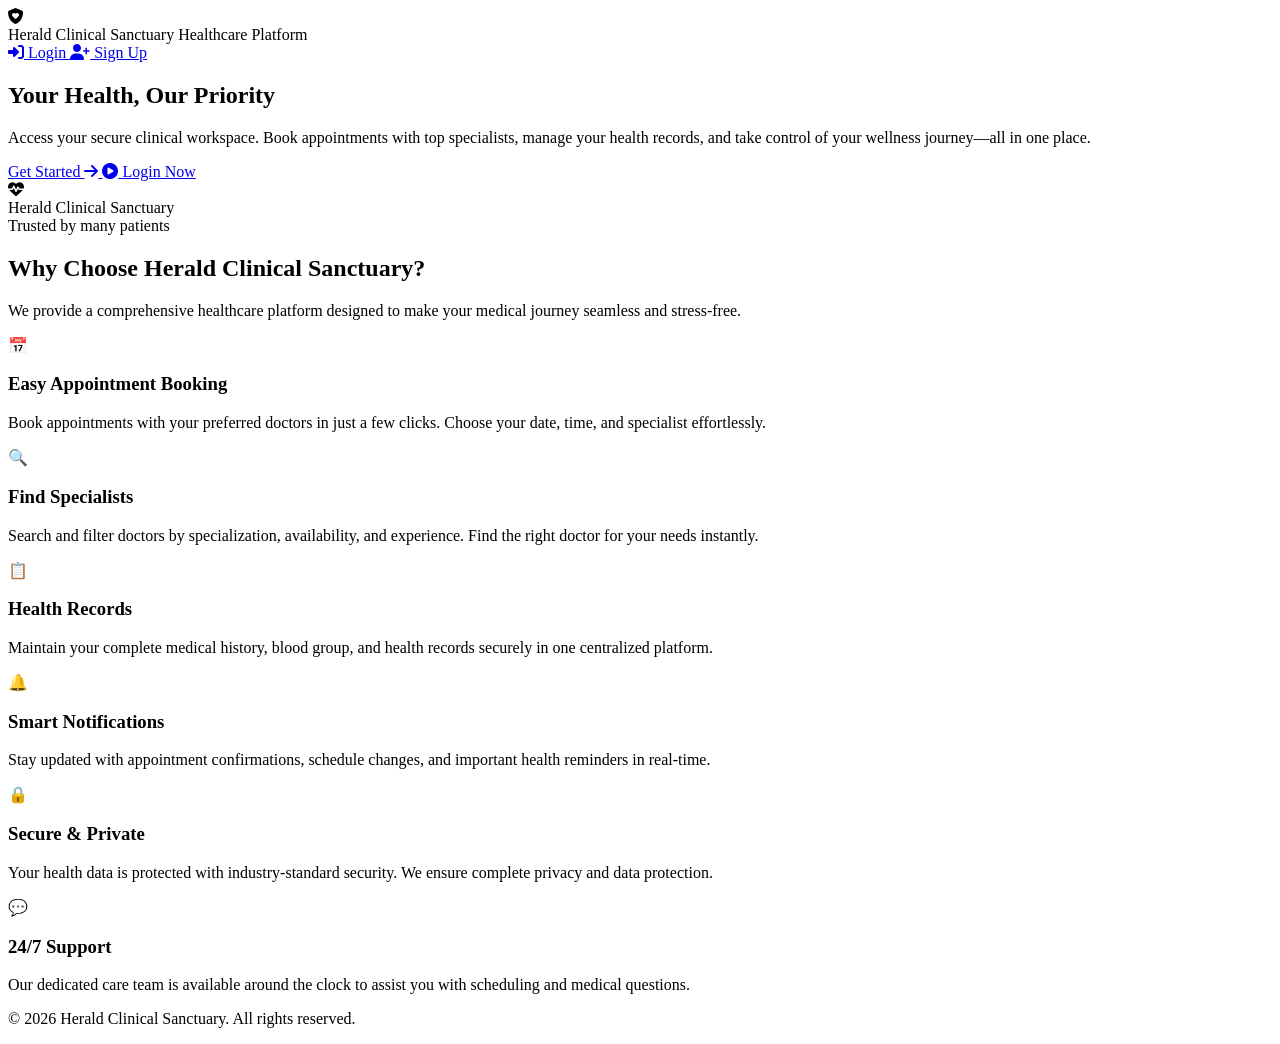
==== frontend/html/index.html @ 4aef1463 "Added frontend index and login" ====
<!doctype html>
<html lang="en">
  <head>
    <meta charset="UTF-8" />
    <meta name="viewport" content="width=device-width, initial-scale=1.0" />
    <meta
      name="description"
      content="Herald Clinical Sanctuary - Your trusted healthcare appointment platform. Book appointments with top doctors easily and securely."
    />
    <title>Herald Clinical Sanctuary | Healthcare Appointment Platform</title>
    <link rel="stylesheet" href="../css/styles.css" />
    <link
      rel="stylesheet"
      href="https://cdnjs.cloudflare.com/ajax/libs/font-awesome/6.5.1/css/all.min.css"
    />
  </head>
  <body class="homepage">
    <!-- Navigation -->
    <nav class="homepage-nav" id="main-nav">
      <div class="logo">
        <div class="logo-icon">
          <i class="fas fa-shield-heart"></i>
        </div>
        <div class="logo-text">
          Herald Clinical Sanctuary
          <span>Healthcare Platform</span>
        </div>
      </div>
      <div class="nav-links">
        <a href="login.html" class="btn btn-secondary" id="nav-login-btn">
          <i class="fas fa-sign-in-alt"></i> Login
        </a>
        <a href="register.html" class="btn btn-primary" id="nav-signup-btn">
          <i class="fas fa-user-plus"></i> Sign Up
        </a>
      </div>
    </nav>

    <!-- Hero Section -->
    <section class="hero-section" id="hero">
      <div class="hero-content">
        <h1>Your Health, <span>Our Priority</span></h1>
        <p>
          Access your secure clinical workspace. Book appointments with top
          specialists, manage your health records, and take control of your
          wellness journey—all in one place.
        </p>
        <div class="hero-buttons">
          <a
            href="register.html"
            class="btn btn-primary btn-lg"
            id="hero-get-started"
          >
            Get Started <i class="fas fa-arrow-right"></i>
          </a>
          <a href="login.html" class="btn btn-secondary btn-lg" id="hero-login">
            <i class="fas fa-play-circle"></i> Login Now
          </a>
        </div>
      </div>
      <div class="hero-image">
        <div class="hero-visual">
          <div class="hero-visual-frame">
            <div class="hero-visual-content">
              <i class="fas fa-heartbeat hero-visual-icon"></i>
              <div class="hero-visual-title">Herald Clinical Sanctuary</div>
              <div class="hero-visual-subtitle">Trusted by many patients</div>
            </div>
          </div>
        </div>
      </div>
    </section>

    <!-- Features Section -->
    <section class="features-section" id="features">
      <div class="section-header">
        <h2>Why Choose Herald Clinical Sanctuary?</h2>
        <p>
          We provide a comprehensive healthcare platform designed to make your
          medical journey seamless and stress-free.
        </p>
      </div>
      <div class="features-grid">
        <div class="feature-card" id="feature-booking">
          <div class="feature-icon">📅</div>
          <h3>Easy Appointment Booking</h3>
          <p>
            Book appointments with your preferred doctors in just a few clicks.
            Choose your date, time, and specialist effortlessly.
          </p>
        </div>
        <div class="feature-card" id="feature-search">
          <div class="feature-icon">🔍</div>
          <h3>Find Specialists</h3>
          <p>
            Search and filter doctors by specialization, availability, and
            experience. Find the right doctor for your needs instantly.
          </p>
        </div>
        <div class="feature-card" id="feature-records">
          <div class="feature-icon">📋</div>
          <h3>Health Records</h3>
          <p>
            Maintain your complete medical history, blood group, and health
            records securely in one centralized platform.
          </p>
        </div>
        <div class="feature-card" id="feature-notifications">
          <div class="feature-icon">🔔</div>
          <h3>Smart Notifications</h3>
          <p>
            Stay updated with appointment confirmations, schedule changes, and
            important health reminders in real-time.
          </p>
        </div>
        <div class="feature-card" id="feature-security">
          <div class="feature-icon">🔒</div>
          <h3>Secure & Private</h3>
          <p>
            Your health data is protected with industry-standard security. We
            ensure complete privacy and data protection.
          </p>
        </div>
        <div class="feature-card" id="feature-support">
          <div class="feature-icon">💬</div>
          <h3>24/7 Support</h3>
          <p>
            Our dedicated care team is available around the clock to assist you
            with scheduling and medical questions.
          </p>
        </div>
      </div>
    </section>

    <!-- Footer -->
    <footer class="homepage-footer" id="footer">
      <p>&copy; 2026 Herald Clinical Sanctuary. All rights reserved.</p>
    </footer>

    <div class="toast-container" id="toast-container"></div>

    <script src="../js/utils.js"></script>
    <script src="../js/main.js"></script>
  </body>
</html>
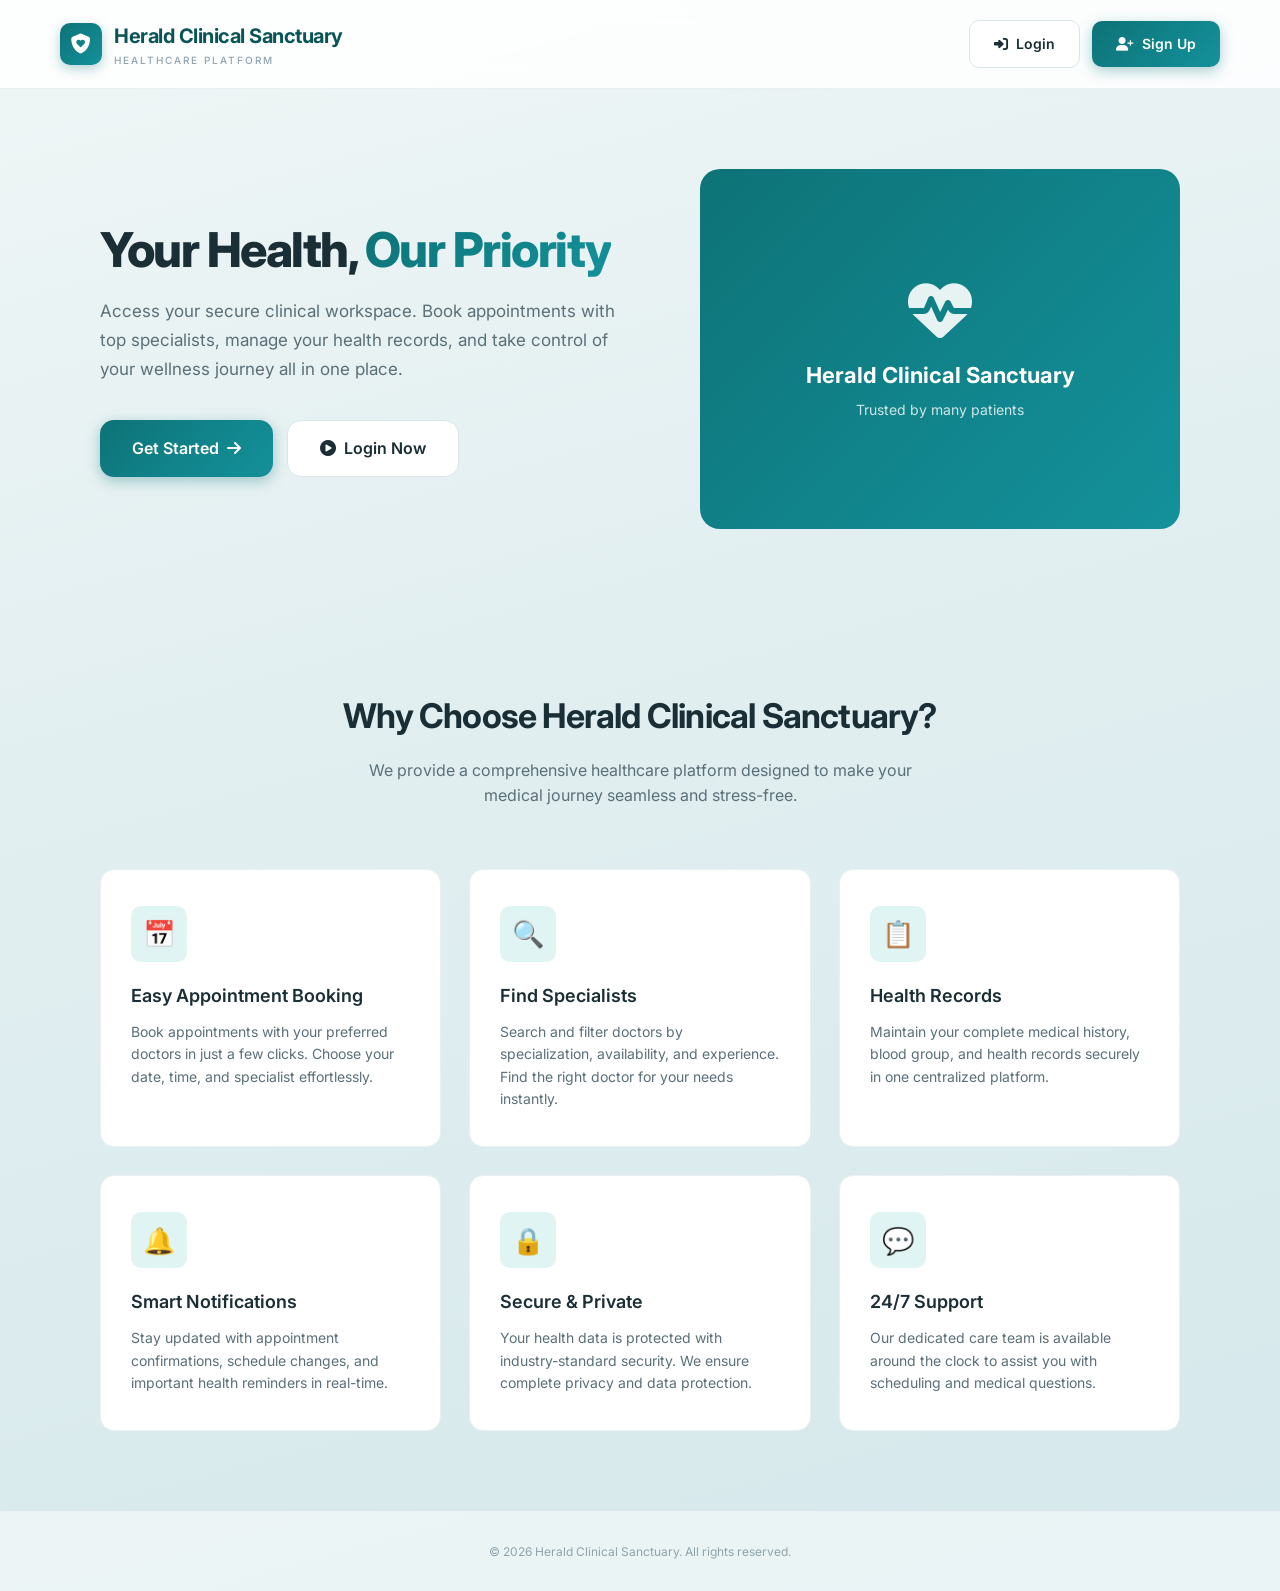
==== commit 1e72774d: "Update necessary code" ====
--- a/frontend/html/index.html
+++ b/frontend/html/index.html
@@ -43,7 +43,7 @@
         <p>
           Access your secure clinical workspace. Book appointments with top
           specialists, manage your health records, and take control of your
-          wellness journey—all in one place.
+          wellness journey all in one place.
         </p>
         <div class="hero-buttons">
           <a
--- a/frontend/css/styles.css
+++ b/frontend/css/styles.css
@@ -0,0 +1,856 @@
+/* ===================================
+   Clinical Sanctuary - Main Styles
+   Color Palette: Teal/Dark Cyan Clinical Theme
+   =================================== */
+
+@import url("https://fonts.googleapis.com/css2?family=Inter:wght@300;400;500;600;700;800&display=swap");
+
+/* CSS Variables */
+:root {
+  --primary: #0d7377;
+  --primary-dark: #095456;
+  --primary-light: #14919b;
+  --primary-lighter: #e0f4f4;
+  --primary-gradient: linear-gradient(135deg, #0d7377 0%, #14919b 100%);
+  --accent: #ff6b35;
+  --accent-light: #ff8a5c;
+
+  --bg-primary: #f0f6f6;
+  --bg-secondary: #ffffff;
+  --bg-card: #ffffff;
+  --bg-sidebar: #0b2e33;
+  --bg-sidebar-hover: #0d3d43;
+  --bg-input: #f5f8f8;
+
+  --text-primary: #1a2e35;
+  --text-secondary: #5a6f78;
+  --text-muted: #8fa3ad;
+  --text-light: #b8c9d0;
+  --text-white: #ffffff;
+  --text-sidebar: #a8c7cc;
+
+  --border: #d8e6e9;
+  --border-light: #e8f0f2;
+
+  --success: #10b981;
+  --success-bg: #ecfdf5;
+  --warning: #f59e0b;
+  --warning-bg: #fffbeb;
+  --danger: #ef4444;
+  --danger-bg: #fef2f2;
+  --info: #3b82f6;
+  --info-bg: #eff6ff;
+
+  --shadow-sm: 0 1px 2px rgba(0, 0, 0, 0.04);
+  --shadow: 0 1px 3px rgba(0, 0, 0, 0.08), 0 1px 2px rgba(0, 0, 0, 0.06);
+  --shadow-md: 0 4px 6px rgba(0, 0, 0, 0.07), 0 2px 4px rgba(0, 0, 0, 0.05);
+  --shadow-lg: 0 10px 25px rgba(0, 0, 0, 0.08), 0 4px 10px rgba(0, 0, 0, 0.04);
+  --shadow-xl: 0 20px 50px rgba(0, 0, 0, 0.1);
+
+  --radius-sm: 6px;
+  --radius: 10px;
+  --radius-lg: 14px;
+  --radius-xl: 20px;
+  --radius-full: 50%;
+
+  --transition: all 0.25s cubic-bezier(0.4, 0, 0.2, 1);
+  --transition-fast: all 0.15s ease;
+}
+
+/* Reset & Base */
+*,
+*::before,
+*::after {
+  margin: 0;
+  padding: 0;
+  box-sizing: border-box;
+}
+
+html {
+  scroll-behavior: smooth;
+}
+
+body {
+  font-family:
+    "Inter",
+    -apple-system,
+    BlinkMacSystemFont,
+    sans-serif;
+  background: var(--bg-primary);
+  color: var(--text-primary);
+  line-height: 1.6;
+  font-size: 15px;
+  -webkit-font-smoothing: antialiased;
+}
+
+a {
+  color: var(--primary);
+  text-decoration: none;
+  transition: var(--transition-fast);
+}
+
+a:hover {
+  color: var(--primary-dark);
+}
+
+img {
+  max-width: 100%;
+  height: auto;
+}
+
+/* ===== HOMEPAGE STYLES ===== */
+.homepage {
+  min-height: 100vh;
+  background: linear-gradient(165deg, #f0f6f6 0%, #e2eff1 40%, #d5e8eb 100%);
+}
+
+.homepage-nav {
+  display: flex;
+  justify-content: space-between;
+  align-items: center;
+  padding: 20px 60px;
+  background: rgba(255, 255, 255, 0.85);
+  backdrop-filter: blur(12px);
+  border-bottom: 1px solid var(--border-light);
+  position: sticky;
+  top: 0;
+  z-index: 100;
+}
+
+.logo {
+  display: flex;
+  align-items: center;
+  gap: 12px;
+}
+
+.logo-icon {
+  width: 42px;
+  height: 42px;
+  background: var(--primary-gradient);
+  border-radius: var(--radius);
+  display: flex;
+  align-items: center;
+  justify-content: center;
+  color: white;
+  font-size: 20px;
+  font-weight: 700;
+  box-shadow: 0 4px 12px rgba(13, 115, 119, 0.3);
+}
+
+.logo-icon-centered {
+  margin: 0 auto;
+}
+
+.logo-text {
+  font-size: 20px;
+  font-weight: 700;
+  color: var(--primary-dark);
+  letter-spacing: -0.5px;
+}
+
+.logo-text span {
+  display: block;
+  font-size: 10px;
+  font-weight: 500;
+  color: var(--text-muted);
+  text-transform: uppercase;
+  letter-spacing: 2px;
+}
+
+.nav-links {
+  display: flex;
+  align-items: center;
+  gap: 12px;
+}
+
+.hero-section {
+  display: flex;
+  align-items: center;
+  justify-content: space-between;
+  max-width: 1200px;
+  margin: 0 auto;
+  padding: 80px 60px;
+  gap: 60px;
+}
+
+.hero-content {
+  flex: 1;
+  max-width: 560px;
+}
+
+.hero-content h1 {
+  font-size: 48px;
+  font-weight: 800;
+  line-height: 1.15;
+  color: var(--text-primary);
+  margin-bottom: 20px;
+  letter-spacing: -1.5px;
+}
+
+.hero-content h1 span {
+  background: var(--primary-gradient);
+  -webkit-background-clip: text;
+  -webkit-text-fill-color: transparent;
+  background-clip: text;
+}
+
+.hero-content p {
+  font-size: 17px;
+  color: var(--text-secondary);
+  margin-bottom: 36px;
+  line-height: 1.7;
+}
+
+.hero-buttons {
+  display: flex;
+  gap: 14px;
+  flex-wrap: wrap;
+}
+
+.hero-image {
+  flex: 1;
+  max-width: 480px;
+  position: relative;
+}
+
+.hero-image img {
+  width: 100%;
+  border-radius: var(--radius-xl);
+  box-shadow: var(--shadow-xl);
+}
+
+.hero-visual-frame {
+  width: 100%;
+  height: 360px;
+  background: var(--primary-gradient);
+  border-radius: var(--radius-xl);
+  display: flex;
+  align-items: center;
+  justify-content: center;
+  position: relative;
+  overflow: hidden;
+}
+
+.hero-visual-content {
+  text-align: center;
+  color: white;
+  z-index: 1;
+}
+
+.hero-visual-icon {
+  font-size: 64px;
+  margin-bottom: 16px;
+  opacity: 0.9;
+}
+
+.hero-visual-title {
+  font-size: 22px;
+  font-weight: 700;
+}
+
+.hero-visual-subtitle {
+  font-size: 14px;
+  opacity: 0.8;
+  margin-top: 6px;
+}
+
+.hero-card {
+  position: absolute;
+  background: white;
+  border-radius: var(--radius-lg);
+  padding: 18px 22px;
+  box-shadow: var(--shadow-lg);
+  animation: float 3s ease-in-out infinite;
+}
+
+.hero-card.card-1 {
+  top: 30%;
+  right: -30px;
+  animation-delay: 0s;
+}
+
+.hero-card.card-2 {
+  bottom: 15%;
+  left: -30px;
+  animation-delay: 1.5s;
+}
+
+.hero-card .card-icon {
+  font-size: 28px;
+  margin-bottom: 6px;
+}
+
+.hero-card .card-number {
+  font-size: 22px;
+  font-weight: 700;
+  color: var(--primary);
+}
+
+.hero-card .card-label {
+  font-size: 12px;
+  color: var(--text-muted);
+  font-weight: 500;
+}
+
+@keyframes float {
+  0%,
+  100% {
+    transform: translateY(0);
+  }
+  50% {
+    transform: translateY(-12px);
+  }
+}
+
+/* Features Section */
+.features-section {
+  padding: 80px 60px;
+  max-width: 1200px;
+  margin: 0 auto;
+}
+
+.section-header {
+  text-align: center;
+  margin-bottom: 60px;
+}
+
+.section-header h2 {
+  font-size: 34px;
+  font-weight: 700;
+  color: var(--text-primary);
+  margin-bottom: 14px;
+  letter-spacing: -0.8px;
+}
+
+.section-header p {
+  font-size: 16px;
+  color: var(--text-secondary);
+  max-width: 560px;
+  margin: 0 auto;
+}
+
+.features-grid {
+  display: grid;
+  grid-template-columns: repeat(auto-fit, minmax(280px, 1fr));
+  gap: 28px;
+}
+
+.feature-card {
+  background: var(--bg-card);
+  border-radius: var(--radius-lg);
+  padding: 36px 30px;
+  border: 1px solid var(--border-light);
+  transition: var(--transition);
+  position: relative;
+  overflow: hidden;
+}
+
+.feature-card::after {
+  content: "";
+  position: absolute;
+  top: 0;
+  left: 0;
+  right: 0;
+  height: 3px;
+  background: var(--primary-gradient);
+  transform: scaleX(0);
+  transition: var(--transition);
+}
+
+.feature-card:hover {
+  transform: translateY(-6px);
+  box-shadow: var(--shadow-lg);
+  border-color: transparent;
+}
+
+.feature-card:hover::after {
+  transform: scaleX(1);
+}
+
+.feature-icon {
+  width: 56px;
+  height: 56px;
+  background: var(--primary-lighter);
+  border-radius: var(--radius);
+  display: flex;
+  align-items: center;
+  justify-content: center;
+  font-size: 26px;
+  margin-bottom: 20px;
+}
+
+.feature-card h3 {
+  font-size: 18px;
+  font-weight: 600;
+  color: var(--text-primary);
+  margin-bottom: 10px;
+}
+
+.feature-card p {
+  font-size: 14px;
+  color: var(--text-secondary);
+  line-height: 1.6;
+}
+
+/* Footer */
+.homepage-footer {
+  padding: 30px 60px;
+  border-top: 1px solid var(--border-light);
+  text-align: center;
+  background: rgba(255, 255, 255, 0.5);
+}
+
+.footer-links {
+  display: flex;
+  justify-content: center;
+  gap: 28px;
+  margin-bottom: 14px;
+}
+
+.footer-links a {
+  font-size: 11px;
+  text-transform: uppercase;
+  letter-spacing: 1px;
+  color: var(--text-muted);
+  font-weight: 500;
+}
+
+.footer-links a:hover {
+  color: var(--primary);
+}
+
+.homepage-footer p {
+  font-size: 12px;
+  color: var(--text-muted);
+}
+
+/* ===== AUTH STYLES ===== */
+.auth-page {
+  min-height: 100vh;
+  display: flex;
+  align-items: center;
+  justify-content: center;
+  background: linear-gradient(165deg, #f0f6f6 0%, #e2eff1 100%);
+  padding: 40px 20px;
+}
+
+.auth-container {
+  width: 100%;
+  max-width: 440px;
+}
+
+.auth-container-wide {
+  max-width: 500px;
+}
+
+.auth-logo {
+  text-align: center;
+  margin-bottom: 32px;
+}
+
+.auth-card {
+  background: var(--bg-card);
+  border-radius: var(--radius-xl);
+  padding: 44px 40px;
+  box-shadow: var(--shadow-lg);
+  border: 1px solid var(--border-light);
+}
+
+.auth-card h2 {
+  font-size: 26px;
+  font-weight: 700;
+  text-align: center;
+  margin-bottom: 6px;
+  color: var(--text-primary);
+}
+
+.auth-card .subtitle {
+  text-align: center;
+  color: var(--text-secondary);
+  font-size: 14px;
+  margin-bottom: 32px;
+}
+
+.form-group {
+  margin-bottom: 20px;
+}
+
+.form-group label {
+  display: block;
+  font-size: 12px;
+  font-weight: 600;
+  text-transform: uppercase;
+  letter-spacing: 0.5px;
+  color: var(--text-primary);
+  margin-bottom: 8px;
+}
+
+.input-wrapper {
+  position: relative;
+  display: flex;
+  align-items: center;
+}
+
+.input-wrapper .input-icon {
+  position: absolute;
+  left: 14px;
+  color: var(--text-muted);
+  font-size: 16px;
+  pointer-events: none;
+}
+
+.input-wrapper input,
+.input-wrapper select {
+  width: 100%;
+  padding: 13px 14px 13px 42px;
+  background: var(--bg-input);
+  border: 1.5px solid var(--border);
+  border-radius: var(--radius);
+  font-size: 14px;
+  font-family: inherit;
+  color: var(--text-primary);
+  transition: var(--transition);
+  outline: none;
+}
+
+.input-wrapper select {
+  cursor: pointer;
+  appearance: none;
+  -webkit-appearance: none;
+}
+
+.input-wrapper input:focus,
+.input-wrapper select:focus {
+  border-color: var(--primary);
+  box-shadow: 0 0 0 3px rgba(13, 115, 119, 0.1);
+  background: white;
+}
+
+.input-wrapper input::placeholder {
+  color: var(--text-light);
+}
+
+.input-wrapper .toggle-password {
+  position: absolute;
+  right: 14px;
+  background: none;
+  border: none;
+  color: var(--text-muted);
+  cursor: pointer;
+  font-size: 16px;
+  padding: 4px;
+}
+
+.form-row {
+  display: grid;
+  grid-template-columns: 1fr 1fr;
+  gap: 14px;
+}
+
+.auth-extras {
+  display: flex;
+  justify-content: flex-end;
+  margin-bottom: 6px;
+  margin-top: -8px;
+}
+
+.auth-extras a {
+  font-size: 13px;
+  color: var(--primary);
+  font-weight: 500;
+}
+
+.auth-footer {
+  text-align: center;
+  margin-top: 24px;
+  font-size: 14px;
+  color: var(--text-secondary);
+}
+
+.auth-footer a {
+  color: var(--primary);
+  font-weight: 600;
+}
+
+.hipaa-badge {
+  text-align: center;
+  margin-top: 20px;
+  font-size: 11px;
+  color: var(--text-muted);
+  text-transform: uppercase;
+  letter-spacing: 1.5px;
+  font-weight: 500;
+}
+
+.hipaa-badge::before {
+  content: "🔒 ";
+}
+
+.auth-footer-fixed {
+  position: fixed;
+  bottom: 0;
+  left: 0;
+  right: 0;
+}
+
+.is-hidden {
+  display: none;
+}
+
+.mt-8 {
+  margin-top: 8px;
+}
+
+.form-error {
+  color: var(--danger);
+  font-size: 12px;
+  margin-top: 4px;
+  display: none;
+}
+
+.form-error.show {
+  display: block;
+}
+
+.input-wrapper.error input,
+.input-wrapper.error select {
+  border-color: var(--danger);
+}
+
+/* ===== BUTTONS ===== */
+.btn {
+  display: inline-flex;
+  align-items: center;
+  justify-content: center;
+  gap: 8px;
+  padding: 12px 24px;
+  border: none;
+  border-radius: var(--radius);
+  font-family: inherit;
+  font-size: 14px;
+  font-weight: 600;
+  cursor: pointer;
+  transition: var(--transition);
+  text-decoration: none;
+  white-space: nowrap;
+}
+
+.btn-primary {
+  background: var(--primary-gradient);
+  color: white;
+  box-shadow: 0 4px 14px rgba(13, 115, 119, 0.35);
+}
+
+.btn-primary:hover {
+  transform: translateY(-2px);
+  box-shadow: 0 6px 20px rgba(13, 115, 119, 0.4);
+  color: white;
+}
+
+.btn-secondary {
+  background: white;
+  color: var(--text-primary);
+  border: 1.5px solid var(--border);
+}
+
+.btn-secondary:hover {
+  border-color: var(--primary);
+  color: var(--primary);
+  background: var(--primary-lighter);
+}
+
+.btn-outline {
+  background: transparent;
+  color: var(--primary);
+  border: 1.5px solid var(--primary);
+}
+
+.btn-outline:hover {
+  background: var(--primary);
+  color: white;
+}
+
+.btn-danger {
+  background: var(--danger);
+  color: white;
+}
+
+.btn-danger:hover {
+  background: #dc2626;
+  transform: translateY(-1px);
+}
+
+.btn-success {
+  background: var(--success);
+  color: white;
+}
+
+.btn-success:hover {
+  background: #059669;
+}
+
+.btn-warning {
+  background: var(--warning);
+  color: white;
+}
+
+.btn-sm {
+  padding: 8px 16px;
+  font-size: 13px;
+  border-radius: var(--radius-sm);
+}
+
+.btn-lg {
+  padding: 15px 32px;
+  font-size: 16px;
+  border-radius: var(--radius-lg);
+}
+
+.btn-full {
+  width: 100%;
+}
+
+.btn:disabled {
+  opacity: 0.6;
+  cursor: not-allowed;
+  transform: none !important;
+}
+
+.btn .spinner {
+  width: 16px;
+  height: 16px;
+  border: 2px solid rgba(255, 255, 255, 0.3);
+  border-top-color: white;
+  border-radius: 50%;
+  animation: spin 0.6s linear infinite;
+}
+
+@keyframes spin {
+  to {
+    transform: rotate(360deg);
+  }
+}
+
+/* ===== TOAST / ALERTS ===== */
+.toast-container {
+  position: fixed;
+  top: 24px;
+  right: 24px;
+  z-index: 10000;
+  display: flex;
+  flex-direction: column;
+  gap: 10px;
+}
+
+.toast {
+  padding: 14px 20px;
+  border-radius: var(--radius);
+  color: white;
+  font-size: 14px;
+  font-weight: 500;
+  box-shadow: var(--shadow-lg);
+  display: flex;
+  align-items: center;
+  gap: 10px;
+  min-width: 300px;
+  animation: slideIn 0.3s ease;
+  cursor: pointer;
+}
+
+.toast.success {
+  background: var(--success);
+}
+.toast.error {
+  background: var(--danger);
+}
+.toast.warning {
+  background: var(--warning);
+}
+.toast.info {
+  background: var(--info);
+}
+
+.toast.hide {
+  animation: slideOut 0.3s ease forwards;
+}
+
+@keyframes slideIn {
+  from {
+    transform: translateX(100%);
+    opacity: 0;
+  }
+  to {
+    transform: translateX(0);
+    opacity: 1;
+  }
+}
+
+@keyframes slideOut {
+  to {
+    transform: translateX(100%);
+    opacity: 0;
+  }
+}
+
+/* ===== RESPONSIVE ===== */
+@media (max-width: 992px) {
+  .hero-section {
+    flex-direction: column;
+    text-align: center;
+    padding: 50px 30px;
+    gap: 40px;
+  }
+  .hero-content {
+    max-width: 100%;
+  }
+  .hero-buttons {
+    justify-content: center;
+  }
+  .hero-image {
+    max-width: 400px;
+  }
+  .hero-card {
+    display: none;
+  }
+  .homepage-nav {
+    padding: 16px 24px;
+  }
+  .features-section {
+    padding: 60px 24px;
+  }
+}
+
+@media (max-width: 768px) {
+  .hero-content h1 {
+    font-size: 34px;
+  }
+  .features-grid {
+    grid-template-columns: 1fr;
+  }
+  .auth-card {
+    padding: 32px 24px;
+  }
+  .form-row {
+    grid-template-columns: 1fr;
+  }
+  .footer-links {
+    flex-wrap: wrap;
+    gap: 16px;
+  }
+}
+
+@media (max-width: 480px) {
+  .hero-content h1 {
+    font-size: 28px;
+  }
+  .hero-buttons {
+    flex-direction: column;
+  }
+  .hero-buttons .btn {
+    width: 100%;
+  }
+  .nav-links .btn {
+    padding: 10px 16px;
+    font-size: 13px;
+  }
+}
